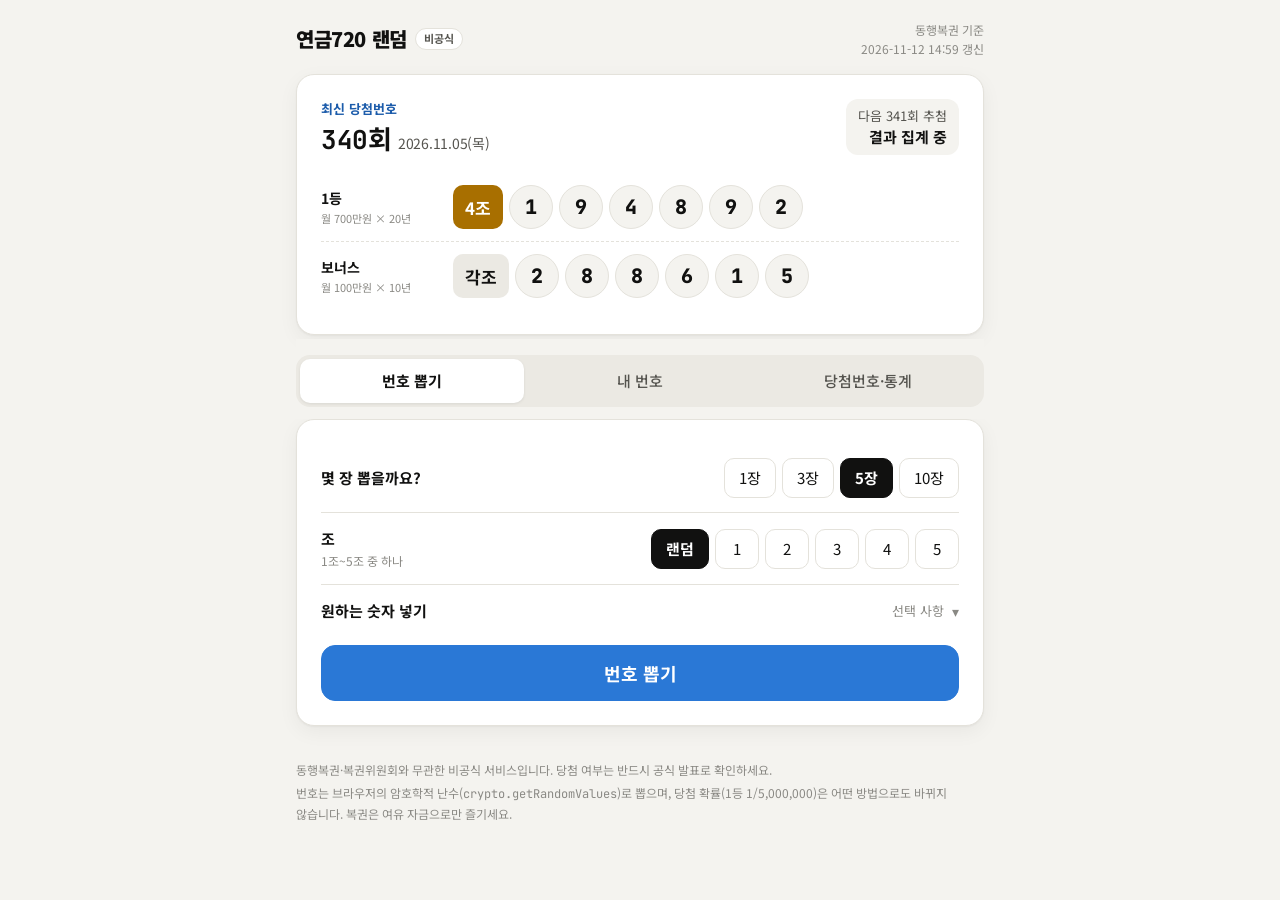
==== index_pension_only_backup.html @ 6dc37187 "첫 업로드" ====
<!doctype html>
<html lang="ko">
<head>
<meta charset="utf-8">
<meta name="viewport" content="width=device-width, initial-scale=1">
<title>연금720 랜덤 번호</title>
<meta name="description" content="연금복권720+ 비공식 랜덤 번호 생성기. 최신 당첨번호, 내 번호 당첨 확인, 역대 당첨번호 통계.">
<link rel="preconnect" href="https://fonts.googleapis.com">
<link rel="preconnect" href="https://fonts.gstatic.com" crossorigin>
<link href="https://fonts.googleapis.com/css2?family=Noto+Sans+KR:wght@400;500;700;900&family=JetBrains+Mono:wght@600;800&display=swap" rel="stylesheet">
<style>
:root{
  color-scheme: light;
  --bg:#f4f3ef; --surface:#ffffff; --surface-2:#f4f3ef; --surface-3:#ebe9e3; --line:#e4e2db;
  --text:#111110; --text-2:#55544f; --muted:#8a8984;
  --accent:#2a78d6; --accent-hover:#256abf; --accent-ink:#ffffff; --accent-soft:#e6f0fc; --accent-text:#1c5cab;
  --bar:#2a78d6; --bar-hover:#1c5cab; --expected:#111110;
  --win:#0c7a0c; --win-soft:#e3f4e3;
  --g1:#2a78d6; --g2:#d9541f; --g3:#138a60; --g4:#a86f00; --g5:#6250d6;
  --shadow:0 1px 2px rgba(0,0,0,.04),0 6px 20px rgba(0,0,0,.05);
  --radius:18px;
}
@media (prefers-color-scheme: dark){
  :root:not([data-theme="light"]){
    color-scheme: dark;
    --bg:#111110; --surface:#1a1a19; --surface-2:#222220; --surface-3:#2b2b28; --line:#31312e;
    --text:#f0efec; --text-2:#c3c2b7; --muted:#8f8e86;
    --accent:#3987e5; --accent-hover:#5598e7; --accent-ink:#ffffff; --accent-soft:#16304f; --accent-text:#86b6ef;
    --bar:#3987e5; --bar-hover:#86b6ef; --expected:#f0efec;
    --win:#4cc24c; --win-soft:#173317;
    --g1:#3987e5; --g2:#d95926; --g3:#199e70; --g4:#c98500; --g5:#7d70e0;
    --shadow:none;
  }
}
:root[data-theme="dark"]{
  color-scheme: dark;
  --bg:#111110; --surface:#1a1a19; --surface-2:#222220; --surface-3:#2b2b28; --line:#31312e;
  --text:#f0efec; --text-2:#c3c2b7; --muted:#8f8e86;
  --accent:#3987e5; --accent-hover:#5598e7; --accent-ink:#ffffff; --accent-soft:#16304f; --accent-text:#86b6ef;
  --bar:#3987e5; --bar-hover:#86b6ef; --expected:#f0efec;
  --win:#4cc24c; --win-soft:#173317;
  --g1:#3987e5; --g2:#d95926; --g3:#199e70; --g4:#c98500; --g5:#7d70e0;
  --shadow:none;
}
*{box-sizing:border-box}
html{-webkit-text-size-adjust:100%}
body{margin:0;background:var(--bg);color:var(--text);font-family:"Noto Sans KR",system-ui,-apple-system,"Malgun Gothic",sans-serif;line-height:1.6;font-size:16px;word-break:keep-all}
.mono{font-family:"JetBrains Mono",ui-monospace,Consolas,monospace;font-variant-numeric:tabular-nums}
.wrap{max-width:720px;margin:0 auto;padding:0 16px}
button{font:inherit;color:inherit}
:focus-visible{outline:2px solid var(--accent);outline-offset:2px}
[hidden]{display:none!important}

/* 상단바 */
.topbar{display:flex;align-items:center;justify-content:space-between;gap:12px;padding:20px 0 16px}
.brand{display:flex;align-items:center;gap:8px;font-weight:900;font-size:20px;letter-spacing:-.02em}
.badge{font-size:11px;font-weight:700;color:var(--text-2);border:1px solid var(--line);background:var(--surface);border-radius:999px;padding:1px 8px;letter-spacing:0}
.updated{font-size:12px;color:var(--muted);text-align:right}

/* 카드 */
.card{background:var(--surface);border:1px solid var(--line);border-radius:var(--radius);padding:24px;box-shadow:var(--shadow)}
.card + .card{margin-top:16px}
@media (max-width:520px){.card{padding:18px}}
h2{font-size:20px;margin:0;letter-spacing:-.01em;line-height:1.35}
h3{font-size:17px;margin:0;line-height:1.4}
.sub{color:var(--text-2);font-size:14px;margin:4px 0 0}
.section-gap{margin-top:20px}

/* 최신 당첨번호 */
.latest-top{display:flex;justify-content:space-between;align-items:flex-start;gap:8px;flex-wrap:wrap;margin-bottom:16px}
.latest-top .eyebrow{font-size:13px;font-weight:700;color:var(--accent-text)}
.latest-top h2{font-size:26px}
.latest-top h2 .date{font-size:14px;font-weight:400;color:var(--text-2);margin-left:6px}
.next{background:var(--surface-2);border-radius:12px;padding:8px 12px;font-size:13px;color:var(--text-2);text-align:right;line-height:1.4}
.next b{display:block;color:var(--text);font-size:15px}
.prize-row{display:grid;grid-template-columns:120px 1fr;align-items:center;gap:12px;padding:12px 0}
.prize-row + .prize-row{border-top:1px dashed var(--line)}
.prize-row .lbl{font-size:14px;font-weight:700}
.prize-row .lbl small{display:block;font-size:11px;font-weight:400;color:var(--muted)}
.numline{display:flex;align-items:center;gap:6px;flex-wrap:nowrap}
.gchip{display:inline-flex;align-items:center;justify-content:center;color:#fff;border-radius:10px;font-weight:700;white-space:nowrap;flex-shrink:0}
.gchip.lg{height:44px;padding:0 12px;font-size:17px}
.gchip.sm{height:24px;padding:0 8px;font-size:13px;border-radius:6px}
.gchip.any{background:var(--surface-3);color:var(--text)}
.ball{width:44px;height:44px;border-radius:50%;display:grid;place-items:center;font-weight:800;font-size:20px;background:var(--surface-2);border:1px solid var(--line);flex-shrink:0}
@media (max-width:520px){
  .prize-row{grid-template-columns:1fr;gap:6px}
  .prize-row .lbl small{display:inline;margin-left:6px}
  .ball{width:38px;height:38px;font-size:18px}
  .gchip.lg{height:38px;font-size:15px;padding:0 10px}
  .numline{gap:4px}
}
@media (max-width:360px){.ball{width:34px;height:34px;font-size:16px}}

/* 탭: 세그먼트 */
.tabs{position:sticky;top:0;z-index:5;background:var(--bg);padding:16px 0 12px;margin-top:4px}
.tabs-inner{display:grid;grid-template-columns:repeat(3,1fr);gap:4px;background:var(--surface-3);border-radius:14px;padding:4px}
.tabs button{appearance:none;border:0;background:transparent;border-radius:10px;padding:10px 6px;font-weight:500;color:var(--text-2);cursor:pointer;font-size:15px;min-height:44px}
.tabs button[aria-selected="true"]{background:var(--surface);color:var(--text);font-weight:700;box-shadow:0 1px 3px rgba(0,0,0,.08)}
.tabs .count{display:inline-block;min-width:20px;font-size:12px;background:var(--accent);color:#fff;border-radius:999px;padding:0 6px;margin-left:4px;line-height:18px}

/* 옵션 */
.opt{display:flex;align-items:center;justify-content:space-between;gap:12px;padding:14px 0;flex-wrap:wrap}
.opt + .opt{border-top:1px solid var(--line)}
.opt .name{font-weight:700;font-size:15px}
.opt .name small{display:block;font-weight:400;font-size:12px;color:var(--muted)}
.seg{display:flex;flex-wrap:wrap;gap:6px}
.seg button{appearance:none;border:1px solid var(--line);background:var(--surface);border-radius:10px;padding:0 14px;cursor:pointer;min-height:40px;min-width:44px;font-size:15px}
.seg button[aria-pressed="true"]{background:var(--text);color:var(--surface);border-color:var(--text);font-weight:700}
details.adv{border-top:1px solid var(--line)}
details.adv summary{list-style:none;cursor:pointer;padding:14px 0;display:flex;align-items:center;gap:8px;font-weight:700;font-size:15px}
details.adv summary .state{margin-left:auto}
details.adv summary::-webkit-details-marker{display:none}
details.adv summary .state{font-weight:400;font-size:13px;color:var(--muted)}
details.adv summary::after{content:"▾";color:var(--muted);font-size:14px;line-height:1;transition:transform .15s}
details.adv[open] summary::after{transform:rotate(180deg)}
.adv-body{padding:0 0 16px}
.fixrow{display:flex;gap:6px;align-items:flex-end}
.fixcell{display:flex;flex-direction:column;align-items:center;gap:4px}
.fixcell span{font-size:11px;color:var(--muted)}
.fixrow input{width:44px;height:48px;text-align:center;font-family:"JetBrains Mono",monospace;font-weight:800;font-size:20px;border:1px solid var(--line);border-radius:10px;background:var(--surface-2);color:var(--text)}
.fixrow input:not(:placeholder-shown){border-color:var(--accent);background:var(--accent-soft)}
.fixrow input::placeholder{color:var(--muted);font-weight:600;font-size:14px}
.linkbtn{appearance:none;border:0;background:none;color:var(--accent-text);cursor:pointer;font-size:13px;padding:6px 0;margin-top:8px}
@media (max-width:360px){.fixrow input{width:38px}}
@media (max-width:520px){.opt .seg button{min-width:40px;padding:0 10px;font-size:14px}.opt .seg{gap:5px}}

.btn{appearance:none;border:1px solid var(--line);background:var(--surface);border-radius:12px;padding:0 16px;cursor:pointer;min-height:44px;font-weight:700;font-size:15px}
.btn:hover{background:var(--surface-2)}
.btn.primary{display:block;width:100%;background:var(--accent);border-color:var(--accent);color:var(--accent-ink);font-size:18px;min-height:56px;border-radius:14px;margin-top:8px}
.btn.primary:hover{background:var(--accent-hover)}
.btn.primary:disabled{opacity:.7;cursor:wait}
.btn.ghost{border-color:transparent;background:transparent;color:var(--text-2);font-weight:500;font-size:14px;min-height:36px;padding:0 10px}
.btn.ghost:hover{background:var(--surface-2);color:var(--text)}
.btn:disabled{cursor:default}

/* 결과 */
.results-head{display:flex;justify-content:space-between;align-items:center;gap:8px;flex-wrap:wrap;margin-bottom:12px}
.results-actions{display:flex;gap:6px}
.tickets{display:grid;gap:10px}
.ticket{display:flex;align-items:center;gap:10px;padding:12px;border:1px solid var(--line);border-radius:14px;background:var(--surface-2)}
.ticket .idx{font-size:12px;color:var(--muted);width:16px;text-align:center;flex-shrink:0}
.ticket .numline{flex:1;min-width:0}
.reel{width:42px;height:52px;border-radius:10px;background:var(--surface);border:1px solid var(--line);display:grid;place-items:center;font-family:"JetBrains Mono",monospace;font-weight:800;font-size:26px;flex-shrink:0}
.reel.spinning{color:var(--muted)}
.reel.landed{animation:land .22s ease-out}
.reel.fixed{border-color:var(--accent)}
@keyframes land{0%{transform:translateY(-5px)}100%{transform:none}}
.ticket .gchip{height:52px;padding:0 10px;font-size:16px}
.ticket .act{display:flex;gap:2px;flex-shrink:0}
.ticket .meta{font-size:13px;color:var(--text-2)}
.result-badge{display:inline-block;font-size:12px;font-weight:700;border-radius:999px;padding:2px 10px;white-space:nowrap}
.result-badge.win{background:var(--win-soft);color:var(--win)}
.result-badge.lose{background:var(--surface-3);color:var(--text-2)}
@media (max-width:560px){
  .ticket{flex-wrap:wrap;gap:8px 6px}
  .ticket .idx{display:none}
  .ticket .numline{flex-basis:100%}
  .reel{width:auto;flex:1;max-width:46px;height:46px;font-size:22px}
  .ticket .gchip{height:46px;font-size:14px;padding:0 8px}
  .ticket .act{margin-left:auto}
}
.empty{text-align:center;padding:28px 12px;color:var(--text-2)}
.empty p{margin:0 0 12px}
.summary{display:flex;gap:10px;flex-wrap:wrap;margin-bottom:14px}
.summary .pill{background:var(--surface-2);border-radius:12px;padding:10px 14px;font-size:13px;color:var(--text-2);flex:1;min-width:120px}
.summary .pill b{display:block;font-size:20px;color:var(--text)}

.toast{position:fixed;left:50%;bottom:24px;transform:translateX(-50%) translateY(20px);background:var(--text);color:var(--surface);padding:10px 18px;border-radius:999px;font-size:14px;opacity:0;pointer-events:none;transition:.2s;z-index:10}
.toast.show{opacity:1;transform:translateX(-50%)}

/* 당첨번호 표 */
.draws{width:100%;border-collapse:collapse;font-size:15px}
.draws th{font-size:12px;font-weight:500;color:var(--muted);text-align:left;padding:0 6px 8px;border-bottom:1px solid var(--line)}
.draws td{padding:12px 6px;border-bottom:1px solid var(--line);vertical-align:middle}
.draws tr:last-child td{border-bottom:0}
.draws .rnd{font-weight:700;white-space:nowrap}
.draws .rnd small{display:block;font-weight:400;font-size:12px;color:var(--muted)}
.draws .digits{font-family:"JetBrains Mono",monospace;font-weight:800;letter-spacing:.14em;font-size:17px}
.draws .bonus{color:var(--text-2);font-weight:600;font-size:15px}
.draws .cell1{display:flex;align-items:center;gap:8px}
.morebar{display:flex;justify-content:center;margin-top:12px}
.search{display:flex;gap:6px;align-items:center}
.search input{width:96px;height:36px;border:1px solid var(--line);border-radius:10px;padding:0 10px;background:var(--surface-2);color:var(--text);font:inherit;font-size:14px}

/* 통계 */
.verdict{display:flex;gap:12px;align-items:center;padding:16px;border-radius:14px;background:var(--win-soft);margin:16px 0}
.verdict .ic{width:36px;height:36px;border-radius:50%;background:var(--win);color:#fff;display:grid;place-items:center;font-weight:900;flex-shrink:0}
.verdict b{display:block;font-size:16px}
.verdict span{font-size:14px;color:var(--text-2)}
.facts{display:grid;grid-template-columns:repeat(3,1fr);gap:10px}
.fact{background:var(--surface-2);border-radius:14px;padding:14px}
.fact .k{font-size:13px;color:var(--text-2)}
.fact .v{font-size:22px;font-weight:800;line-height:1.3}
.fact .e{font-size:12px;color:var(--muted)}
@media (max-width:520px){.facts{gap:6px}.fact{padding:10px}.fact .k{font-size:12px;line-height:1.4}.fact .v{font-size:19px}.fact .e{font-size:11px;line-height:1.4}}
.chart-head{display:flex;justify-content:space-between;gap:12px;align-items:flex-start;flex-wrap:wrap;margin-bottom:12px}
.chart-head .seg button{min-height:34px;min-width:36px;padding:0 10px;font-size:14px}
.legend{display:flex;gap:16px;font-size:12px;color:var(--text-2);align-items:center;flex-wrap:wrap;margin-bottom:4px}
.legend i{display:inline-block;vertical-align:middle;margin-right:6px}
.legend .sw-bar{width:10px;height:10px;border-radius:2px;background:var(--bar)}
.legend .sw-exp{width:18px;border-top:2px dashed var(--expected)}
.chart{position:relative;width:100%}
.chart svg{display:block;width:100%;height:auto;overflow:visible}
.chart .grid line{stroke:var(--line)}
.chart .axis text{fill:var(--muted);font-size:11px;font-family:"JetBrains Mono",monospace}
.chart .axis .xl{fill:var(--text-2);font-size:12px}
.chart .bar{fill:var(--bar)}
.chart .bar.on{fill:var(--bar-hover)}
.chart .exp{fill:none;stroke:var(--expected);stroke-width:2;stroke-dasharray:4 4}
.chart .hit{fill:transparent;cursor:crosshair}
.tip{position:absolute;pointer-events:none;background:var(--text);color:var(--surface);font-size:12px;padding:6px 10px;border-radius:8px;white-space:nowrap;transform:translate(-50%,calc(-100% - 10px));opacity:0;transition:opacity .1s;z-index:2}
.tip.show{opacity:1}
.tip .t{opacity:.75}
.chart-note{font-size:13px;color:var(--text-2);margin:8px 0 0}
details.tbl{margin-top:8px;font-size:13px}
details.tbl summary{cursor:pointer;color:var(--muted)}
details.tbl table{border-collapse:collapse;margin-top:8px;width:100%;font-variant-numeric:tabular-nums}
details.tbl th,details.tbl td{border-bottom:1px solid var(--line);padding:4px 8px;text-align:right}
details.tbl th:first-child,details.tbl td:first-child{text-align:left}

footer{padding:32px 0 48px;color:var(--muted);font-size:12px;line-height:1.7}
footer p{margin:2px 0}
@media (prefers-reduced-motion: reduce){.reel.landed{animation:none}.toast{transition:none}}
</style>
</head>
<body>
<div class="wrap">
  <header class="topbar">
    <div class="brand">연금720 랜덤 <span class="badge">비공식</span></div>
    <div class="updated" id="updated"></div>
  </header>

  <!-- 최신 당첨번호 -->
  <section class="card" id="latest" aria-label="최신 당첨번호"></section>

  <!-- 탭 -->
  <nav class="tabs" aria-label="메뉴">
    <div class="tabs-inner" role="tablist">
      <button role="tab" id="tab-gen" aria-controls="panel-gen" aria-selected="true">번호 뽑기</button>
      <button role="tab" id="tab-saved" aria-controls="panel-saved" aria-selected="false">내 번호<span class="count" id="savedCount" hidden></span></button>
      <button role="tab" id="tab-draws" aria-controls="panel-draws" aria-selected="false">당첨번호·통계</button>
    </div>
  </nav>

  <!-- 번호 뽑기 -->
  <section id="panel-gen" role="tabpanel" aria-labelledby="tab-gen">
    <div class="card">
      <div class="opt">
        <div class="name">몇 장 뽑을까요?</div>
        <div class="seg" id="countSeg">
          <button aria-pressed="false" data-v="1">1장</button>
          <button aria-pressed="false" data-v="3">3장</button>
          <button aria-pressed="true" data-v="5">5장</button>
          <button aria-pressed="false" data-v="10">10장</button>
        </div>
      </div>
      <div class="opt">
        <div class="name">조<small>1조~5조 중 하나</small></div>
        <div class="seg" id="groupSeg">
          <button aria-pressed="true" data-v="0">랜덤</button>
          <button aria-pressed="false" data-v="1">1</button>
          <button aria-pressed="false" data-v="2">2</button>
          <button aria-pressed="false" data-v="3">3</button>
          <button aria-pressed="false" data-v="4">4</button>
          <button aria-pressed="false" data-v="5">5</button>
        </div>
      </div>
      <details class="adv" id="adv">
        <summary>원하는 숫자 넣기 <span class="state" id="fixState">선택 사항</span></summary>
        <div class="adv-body">
          <div class="fixrow" id="fixRow"></div>
          <p class="sub">숫자를 넣은 자리는 고정되고, 빈 자리만 랜덤으로 뽑습니다.</p>
          <button class="linkbtn" id="fixClear" type="button">모두 지우기</button>
        </div>
      </details>
      <button class="btn primary" id="genBtn">번호 뽑기</button>
    </div>

    <div class="card section-gap" id="resultCard" hidden>
      <div class="results-head">
        <h3>뽑은 번호</h3>
        <div class="results-actions">
          <button class="btn ghost" id="copyAllBtn">전체 복사</button>
          <button class="btn ghost" id="saveAllBtn">전체 저장</button>
        </div>
      </div>
      <div class="tickets" id="tickets" aria-live="polite"></div>
    </div>
  </section>

  <!-- 내 번호 -->
  <section id="panel-saved" role="tabpanel" aria-labelledby="tab-saved" hidden>
    <div class="card">
      <div class="results-head">
        <div><h3>내 번호</h3><p class="sub" style="margin:0" id="savedSub"></p></div>
        <button class="btn ghost" id="clearSaved">전체 삭제</button>
      </div>
      <div class="summary" id="savedSummary"></div>
      <div class="tickets" id="savedList"></div>
    </div>
  </section>

  <!-- 당첨번호·통계 -->
  <section id="panel-draws" role="tabpanel" aria-labelledby="tab-draws" hidden>
    <div class="card">
      <div class="results-head">
        <h3>회차별 당첨번호</h3>
        <form class="search" id="searchForm">
          <input id="searchInput" class="mono" inputmode="numeric" placeholder="회차" aria-label="회차 검색">
          <button class="btn ghost" type="submit">찾기</button>
        </form>
      </div>
      <table class="draws" id="drawTable"></table>
      <div class="morebar"><button class="btn" id="moreBtn">더 보기</button></div>
    </div>

    <div class="card section-gap">
      <h2>당첨번호에 규칙이 있을까?</h2>
      <p class="sub" id="statsRange"></p>
      <div class="verdict" id="verdict"></div>
      <div class="facts" id="facts"></div>
    </div>

    <div class="card">
      <div class="chart-head">
        <div><h3>자리별로 나온 숫자</h3><p class="sub">자리를 골라 0~9가 몇 번씩 나왔는지 보세요</p></div>
        <div class="seg" id="posSeg"></div>
      </div>
      <div class="legend"><span><i class="sw-bar"></i>실제 나온 횟수</span><span><i class="sw-exp"></i>완전 무작위일 때 평균</span></div>
      <div class="chart" id="chartDigit"></div>
      <p class="chart-note">막대가 점선 근처에서 오르내리면 무작위와 같다는 뜻입니다.</p>
      <details class="tbl"><summary>숫자로 보기</summary><div id="tblDigit"></div></details>
    </div>

    <div class="card">
      <h3>6자리 숫자를 더한 값</h3>
      <p class="sub" style="margin-bottom:12px">예: 194892 → 1+9+4+8+9+2 = 33. 가운데가 많은 건 그런 조합이 원래 많아서입니다.</p>
      <div class="legend"><span><i class="sw-bar"></i>실제 나온 횟수</span><span><i class="sw-exp"></i>완전 무작위일 때 평균</span></div>
      <div class="chart" id="chartSum"></div>
      <details class="tbl"><summary>숫자로 보기</summary><div id="tblSum"></div></details>
    </div>

    <div class="card">
      <h3>홀수가 몇 개 들어 있었나</h3>
      <p class="sub" style="margin-bottom:12px">6자리 중 홀수(1·3·5·7·9)의 개수</p>
      <div class="legend"><span><i class="sw-bar"></i>실제 나온 횟수</span><span><i class="sw-exp"></i>완전 무작위일 때 평균</span></div>
      <div class="chart" id="chartOdd"></div>
      <details class="tbl"><summary>숫자로 보기</summary><div id="tblOdd"></div></details>
    </div>

    <div class="card">
      <h3>조별 1등 횟수</h3>
      <p class="sub" style="margin-bottom:12px">1조~5조가 뽑힌 횟수</p>
      <div class="legend"><span><i class="sw-bar"></i>실제 나온 횟수</span><span><i class="sw-exp"></i>완전 무작위일 때 평균</span></div>
      <div class="chart" id="chartGroup"></div>
      <details class="tbl"><summary>숫자로 보기</summary><div id="tblGroup"></div></details>
    </div>
  </section>

  <footer>
    <p>동행복권·복권위원회와 무관한 비공식 서비스입니다. 당첨 여부는 반드시 공식 발표로 확인하세요.</p>
    <p>번호는 브라우저의 암호학적 난수(<span class="mono">crypto.getRandomValues</span>)로 뽑으며, 당첨 확률(1등 1/5,000,000)은 어떤 방법으로도 바뀌지 않습니다. 복권은 여유 자금으로만 즐기세요.</p>
  </footer>
</div>
<div class="toast" id="toast" role="status"></div>
<script src="data.js"></script>
<script>
(() => {
"use strict";
const DRAWS = (window.DRAWS || []).slice().sort((a,b)=>a[0]-b[0]); // [회차, 조, 1등, 추첨일, 보너스]
const META = window.DRAWS_META || {};
const N = DRAWS.length;
const LATEST = DRAWS[N-1];
const $ = s => document.querySelector(s);
const esc = s => String(s).replace(/[&<>"]/g, c => ({"&":"&amp;","<":"&lt;",">":"&gt;",'"':"&quot;"}[c]));
const gColor = g => `var(--g${g})`;
const fmtDate = d => { if (!d) return ""; const [y,m,dd] = d.split("-"); const w = "일월화수목금토"[new Date(d+"T12:00:00+09:00").getDay()]; return `${y}.${m}.${dd}(${w})`; };

/* 난수: crypto + rejection sampling */
const buf = new Uint8Array(64); let bi = 64;
function rbyte(){ if (bi >= buf.length){ crypto.getRandomValues(buf); bi = 0; } return buf[bi++]; }
function randInt(n){ const lim = 256 - (256 % n); let b; do { b = rbyte(); } while (b >= lim); return b % n; }

/* 저장소 */
const KEY = "pension720.saved.v1";
function loadSaved(){ try { const v = JSON.parse(localStorage.getItem(KEY) || "[]"); return Array.isArray(v) ? v : []; } catch { return []; } }
function storeSaved(list){ try { localStorage.setItem(KEY, JSON.stringify(list)); } catch {} }
let saved = loadSaved();

let toastT;
function toast(msg){ const t=$("#toast"); t.textContent=msg; t.classList.add("show"); clearTimeout(toastT); toastT=setTimeout(()=>t.classList.remove("show"),1600); }
async function copy(text){ try { await navigator.clipboard.writeText(text); toast("복사했습니다"); } catch { toast("복사하지 못했습니다"); } }
const fmtTicket = t => `${t.g}조 ${t.n}`;

/* 등수: 1등 조+6자리, 2등 6자리(조 다름), 3~7등 끝 5~1자리, 보너스 6자리(조 무관) */
function rank(t, draw){
  const [, g, n, , bonus] = draw;
  if (t.n === n) return t.g === g ? "1등" : "2등";
  if (bonus && t.n === bonus) return "보너스";
  for (let k = 5; k >= 1; k--) if (t.n.slice(6-k) === n.slice(6-k)) return (8 - k) + "등";
  return "";
}

/* ---------- 최신 당첨번호 ---------- */
function renderLatest(){
  const box = $("#latest");
  if (!LATEST){ box.innerHTML = `<p class="sub">당첨번호 데이터를 불러오지 못했습니다.</p>`; return; }
  const [r, g, n, date, bonus] = LATEST;
  const balls = s => s.split("").map(d => `<span class="ball mono">${d}</span>`).join("");
  let next = "";
  if (date){
    const nx = new Date(date + "T19:05:00+09:00"); nx.setDate(nx.getDate() + 7);
    const kst = d => new Date(d.getTime() + 9*3600e3).toISOString().slice(0,10);
    const days = Math.round((new Date(kst(nx)) - new Date(kst(new Date()))) / 864e5);
    const when = Date.now() >= nx.getTime() ? "결과 집계 중" : days === 0 ? "오늘 19:05" : days === 1 ? "내일 19:05" : `D-${days}`;
    next = `<div class="next">다음 ${r+1}회 추첨<b>${when}</b></div>`;
  }
  box.innerHTML = `
    <div class="latest-top">
      <div><div class="eyebrow">최신 당첨번호</div><h2><span class="mono">${r}</span>회<span class="date">${fmtDate(date)}</span></h2></div>
      ${next}
    </div>
    <div class="prize-row"><div class="lbl">1등<small>월 700만원 × 20년</small></div>
      <div class="numline" aria-label="1등 ${g}조 ${n}"><span class="gchip lg" style="background:${gColor(g)}">${g}조</span>${balls(n)}</div></div>
    ${bonus ? `<div class="prize-row"><div class="lbl">보너스<small>월 100만원 × 10년</small></div>
      <div class="numline" aria-label="보너스 각 조 ${bonus}"><span class="gchip lg any">각조</span>${balls(bonus)}</div></div>` : ""}`;
}

/* ---------- 탭 ---------- */
const tabs = [...document.querySelectorAll('.tabs button')];
let statsDrawn = false;
function selectTab(btn, scroll){
  tabs.forEach(b => { const on = b === btn; b.setAttribute("aria-selected", on); $("#"+b.getAttribute("aria-controls")).hidden = !on; });
  if (btn.id === "tab-draws" && !statsDrawn){ drawStats(); statsDrawn = true; }
  if (btn.id === "tab-saved") renderSaved();
  try { sessionStorage.setItem("pension720.tab", btn.id); } catch {}
  if (scroll){ const top = $(".tabs").offsetTop; if (window.scrollY > top) window.scrollTo({ top, behavior: "smooth" }); }
}
tabs.forEach(b => b.addEventListener("click", () => selectTab(b, true)));

/* ---------- 번호 뽑기 ---------- */
function segValue(id){ return +document.querySelector(`#${id} [aria-pressed="true"]`).dataset.v; }
function bindSeg(id, onChange){
  const el = $("#"+id);
  el.addEventListener("click", e => { const b = e.target.closest("button"); if(!b) return;
    el.querySelectorAll("button").forEach(x => x.setAttribute("aria-pressed", x === b)); onChange && onChange(+b.dataset.v); });
}
bindSeg("countSeg"); bindSeg("groupSeg");

const fixRow = $("#fixRow");
for (let i=0;i<6;i++){
  const cell = document.createElement("label"); cell.className = "fixcell";
  cell.innerHTML = `<input id="fix${i}" inputmode="numeric" maxlength="1" autocomplete="off" placeholder="?" aria-label="${i+1}번째 자리 숫자"><span>${i+1}번째</span>`;
  fixRow.appendChild(cell);
  const inp = cell.querySelector("input");
  inp.addEventListener("input", () => { inp.value = inp.value.replace(/\D/g,"").slice(0,1); if (inp.value && i<5) $("#fix"+(i+1)).focus(); updateFixState(); });
  inp.addEventListener("keydown", e => { if (e.key==="Backspace" && !inp.value && i>0) $("#fix"+(i-1)).focus(); });
}
function fixedPattern(){ return [...Array(6).keys()].map(i => $("#fix"+i).value); }
function updateFixState(){
  const p = fixedPattern(), any = p.some(v => v !== "");
  $("#fixState").textContent = any ? p.map(v => v || "?").join("") : "선택 사항";
  $("#fixState").classList.toggle("mono", any);
}
$("#fixClear").onclick = () => { for (let i=0;i<6;i++) $("#fix"+i).value = ""; updateFixState(); };

function makeTicket(){
  const g = segValue("groupSeg") || randInt(5) + 1;
  const p = fixedPattern();
  return { g, n: p.map(v => v !== "" ? v : String(randInt(10))).join(""), fixed: p.map(v => v !== "") };
}

function ticketEl(t, idx, { animate=false, mode="new" } = {}){
  const row = document.createElement("div");
  row.className = "ticket";
  const reels = t.n.split("").map((d,i) => `<span class="reel${t.fixed && t.fixed[i] ? " fixed" : ""}" data-i="${i}">${animate && !(t.fixed && t.fixed[i]) ? "0" : d}</span>`).join("");
  let meta = "";
  if (mode === "saved" && LATEST){
    const r = rank(t, LATEST);
    meta = `<span class="result-badge ${r ? "win" : "lose"}">${LATEST[0]}회 ${r ? r + " 당첨" : "미당첨"}</span>`;
  }
  row.innerHTML = `<span class="idx mono">${idx+1}</span>
    <div class="numline" aria-label="${esc(fmtTicket(t))}"><span class="gchip" style="background:${gColor(t.g)}">${t.g}조</span>${reels}</div>
    ${meta}
    <div class="act">
      <button class="btn ghost" data-act="copy">복사</button>
      ${mode==="saved" ? `<button class="btn ghost" data-act="del">삭제</button>` : `<button class="btn ghost" data-act="save">저장</button>`}
    </div>`;
  row.querySelector('[data-act="copy"]').onclick = () => copy(fmtTicket(t));
  const sb = row.querySelector('[data-act="save"]');
  if (sb) sb.onclick = () => { addSaved([t]); markSaved(sb); };
  const db = row.querySelector('[data-act="del"]');
  if (db) db.onclick = () => { saved = saved.filter(s => s.id !== t.id); storeSaved(saved); renderSaved(); updateCount(); };
  return row;
}
const markSaved = b => { b.textContent = "저장됨"; b.disabled = true; };

const reduceMotion = matchMedia("(prefers-reduced-motion: reduce)").matches;
function spin(rowEls, tickets){
  return new Promise(resolve => {
    const reels = rowEls.map(r => [...r.querySelectorAll(".reel")]);
    const finish = () => { reels.forEach((rs,k) => rs.forEach((el,i) => { if (el.classList.contains("spinning")){ el.textContent = tickets[k].n[i]; el.classList.remove("spinning"); } })); resolve(); };
    if (reduceMotion) return (reels.forEach((rs,k) => rs.forEach((el,i) => el.textContent = tickets[k].n[i])), resolve());
    reels.forEach((rs,k) => rs.forEach((el,i) => { if (!(tickets[k].fixed && tickets[k].fixed[i])) el.classList.add("spinning"); }));
    const start = performance.now(), base = 400, step = 130, rowLag = 50; let last = 0;
    function frame(now){
      const t = now - start; let pending = false;
      if (now - last > 50){ last = now;
        reels.forEach((rs,k) => rs.forEach((el,i) => {
          if (!el.classList.contains("spinning")) return;
          if (t >= base + i*step + k*rowLag){ el.textContent = tickets[k].n[i]; el.classList.remove("spinning"); el.classList.add("landed"); }
          else el.textContent = Math.floor(Math.random()*10); // 연출용
        }));
      }
      reels.forEach(rs => rs.forEach(el => { if (el.classList.contains("spinning")) pending = true; }));
      pending ? requestAnimationFrame(frame) : resolve();
    }
    requestAnimationFrame(frame);
    setTimeout(finish, 3000); // 백그라운드 탭에서도 결과는 반드시 표시
  });
}

let current = [];
$("#genBtn").addEventListener("click", async () => {
  const btn = $("#genBtn"); btn.disabled = true; btn.textContent = "뽑는 중…";
  current = Array.from({length: segValue("countSeg")}, makeTicket);
  $("#resultCard").hidden = false;
  const box = $("#tickets"); box.innerHTML = "";
  const rows = current.map((t,i) => { const r = ticketEl(t,i,{animate:true}); box.appendChild(r); return r; });
  const rc = $("#resultCard").getBoundingClientRect();
  if (rc.top > window.innerHeight - 120) $("#resultCard").scrollIntoView({ behavior: reduceMotion ? "auto" : "smooth", block: "start" });
  await spin(rows, current);
  btn.disabled = false; btn.textContent = "다시 뽑기";
  const sa = $("#saveAllBtn"); sa.disabled = false; sa.textContent = "전체 저장";
});
$("#copyAllBtn").onclick = () => copy(current.map(fmtTicket).join("\n"));
$("#saveAllBtn").onclick = () => {
  const btns = [...document.querySelectorAll('#tickets [data-act="save"]')];
  const left = current.filter((t,i) => !btns[i].disabled);
  if (left.length) addSaved(left);
  btns.forEach(markSaved); markSaved($("#saveAllBtn"));
};

function addSaved(list){
  const now = Date.now();
  list.slice().reverse().forEach((t,i) => saved.unshift({ id: `${now}-${i}-${randInt(250)}`, g: t.g, n: t.n, at: now }));
  saved = saved.slice(0, 200); storeSaved(saved); updateCount(); toast(`${list.length}장 저장했습니다`);
}
function updateCount(){ const c = $("#savedCount"); c.textContent = saved.length; c.hidden = !saved.length; }
function renderSaved(){
  const box = $("#savedList"), sum = $("#savedSummary"); box.innerHTML = "";
  $("#clearSaved").hidden = !saved.length;
  if (!saved.length){
    sum.innerHTML = ""; $("#savedSub").textContent = "";
    box.innerHTML = `<div class="empty"><p>아직 저장한 번호가 없습니다.</p><button class="btn" id="goGen">번호 뽑으러 가기</button></div>`;
    $("#goGen").onclick = () => selectTab($("#tab-gen"), true);
    return;
  }
  $("#savedSub").textContent = `${LATEST[0]}회 당첨번호와 자동으로 맞춰 봅니다. 이 브라우저에만 저장됩니다.`;
  const wins = saved.map(t => rank(t, LATEST)).filter(Boolean);
  const best = wins.length ? wins.sort((a,b) => (parseInt(a)||1.5) - (parseInt(b)||1.5))[0] : "-";
  sum.innerHTML = `<div class="pill">저장한 번호<b class="mono">${saved.length}장</b></div>
    <div class="pill">${LATEST[0]}회 당첨<b class="mono">${wins.length}장</b></div>
    <div class="pill">가장 높은 등수<b>${best}</b></div>`;
  saved.forEach((t,i) => box.appendChild(ticketEl(t,i,{mode:"saved"})));
}
$("#clearSaved").onclick = () => { if (saved.length && confirm("저장한 번호를 모두 삭제할까요?")){ saved = []; storeSaved(saved); renderSaved(); updateCount(); } };

/* ---------- 회차별 당첨번호 ---------- */
let shown = 10;
function drawRow(d){
  return `<tr><td class="rnd"><span class="mono">${d[0]}</span>회<small>${fmtDate(d[3])}</small></td>
    <td><div class="cell1"><span class="gchip sm" style="background:${gColor(d[1])}">${d[1]}조</span><span class="digits">${d[2]}</span></div></td>
    <td class="digits bonus">${d[4] || "-"}</td></tr>`;
}
function renderDraws(list){
  $("#drawTable").innerHTML = `<thead><tr><th>회차</th><th>1등</th><th>보너스</th></tr></thead><tbody>${list.map(drawRow).join("")}</tbody>`;
}
function showRecent(){ renderDraws(DRAWS.slice(-shown).reverse()); $("#moreBtn").hidden = shown >= N; }
$("#moreBtn").onclick = () => { shown += 20; showRecent(); };
$("#searchForm").onsubmit = e => {
  e.preventDefault();
  const v = parseInt($("#searchInput").value, 10);
  if (!v){ shown = 10; showRecent(); return; }
  const d = DRAWS.find(x => x[0] === v);
  if (!d){ toast(`${v}회는 없습니다 (1~${LATEST[0]}회)`); return; }
  renderDraws([d]); $("#moreBtn").hidden = false; $("#moreBtn").textContent = "최근 회차 보기";
  $("#moreBtn").onclick = () => { $("#moreBtn").textContent = "더 보기"; $("#moreBtn").onclick = () => { shown += 20; showRecent(); }; shown = 10; showRecent(); $("#searchInput").value = ""; };
};

/* ---------- 차트 ---------- */
function barChart(el, { labels, values, expected, xTitle="" }){
  const draw = () => {
    const W = Math.max(280, el.clientWidth), H = W < 520 ? 190 : 220;
    const m = { t: 12, r: 6, b: 28, l: 30 };
    const iw = W - m.l - m.r, ih = H - m.t - m.b;
    const maxV = Math.max(...values, ...expected);
    const nice = maxV <= 10 ? 2 : maxV <= 50 ? 10 : maxV <= 100 ? 20 : 50;
    const top = Math.ceil(maxV * 1.08 / nice) * nice;
    const y = v => m.t + ih - v / top * ih;
    const band = iw / labels.length, bw = Math.min(24, band * 0.62);
    const cx = i => m.l + band * i + band / 2;
    let s = `<svg viewBox="0 0 ${W} ${H}" role="img" aria-label="${esc(xTitle)} 막대 차트"><g class="grid axis">`;
    for (let v = 0; v <= top; v += nice) s += `<line x1="${m.l}" x2="${W-m.r}" y1="${y(v)}" y2="${y(v)}" stroke-width="${v===0?1:0.6}"/><text x="${m.l-6}" y="${y(v)+4}" text-anchor="end">${v}</text>`;
    s += `</g><g class="axis">`;
    const every = labels.length > 8 && W < 420 ? 2 : 1;
    labels.forEach((l,i) => { if (i % every === 0) s += `<text class="xl" x="${cx(i)}" y="${H-8}" text-anchor="middle">${esc(l)}</text>`; });
    s += `</g><g>`;
    values.forEach((v,i) => {
      const x = cx(i) - bw/2, yy = y(v), h = m.t + ih - yy, r = Math.min(4, bw/2, h);
      const path = h <= 0 ? "" : `M${x},${m.t+ih} V${yy+r} Q${x},${yy} ${x+r},${yy} H${x+bw-r} Q${x+bw},${yy} ${x+bw},${yy+r} V${m.t+ih} Z`;
      s += `<path class="bar" data-i="${i}" d="${path}"/>`;
    });
    let d = ""; expected.forEach((e,i) => { d += `M${m.l + band*i + band*0.1},${y(e)} H${m.l + band*(i+1) - band*0.1} `; });
    s += `</g><path class="exp" d="${d}"/>`;
    values.forEach((v,i) => { s += `<rect class="hit" data-i="${i}" x="${m.l+band*i}" y="${m.t}" width="${band}" height="${ih}"/>`; });
    s += `</svg><div class="tip"></div>`;
    el.innerHTML = s;
    const tip = el.querySelector(".tip"), bars = el.querySelectorAll(".bar");
    const hide = () => { tip.classList.remove("show"); bars.forEach(b=>b.classList.remove("on")); };
    el.querySelectorAll(".hit").forEach(h => {
      const i = +h.dataset.i;
      const show = () => {
        bars.forEach(b => b.classList.toggle("on", +b.dataset.i === i));
        const diff = values[i] - expected[i];
        tip.innerHTML = `<b>${esc(labels[i])}</b> · ${values[i]}회 <span class="t">(평균 ${expected[i].toFixed(1)}, ${diff>=0?"+":""}${diff.toFixed(1)})</span>`;
        const sx = el.clientWidth / W;
        tip.style.left = Math.max(100, Math.min(el.clientWidth - 100, cx(i) * sx)) + "px";
        tip.style.top = (y(Math.max(values[i], expected[i])) * sx) + "px";
        tip.classList.add("show");
      };
      h.addEventListener("mouseenter", show); h.addEventListener("touchstart", show, {passive:true}); h.addEventListener("mouseleave", hide);
    });
  };
  draw();
  if (!el._ro){ let rt; el._ro = new ResizeObserver(() => { clearTimeout(rt); rt = setTimeout(() => el._draw && el._draw(), 80); }); el._ro.observe(el); }
  el._draw = draw;
}
function table(el, head, labels, values, expected){
  el.innerHTML = `<table><thead><tr><th>${head}</th><th>실제</th><th>무작위 평균</th><th>차이</th></tr></thead><tbody>` +
    labels.map((l,i) => `<tr><td>${esc(l)}</td><td>${values[i]}</td><td>${expected[i].toFixed(1)}</td><td>${values[i]-expected[i]>=0?"+":""}${(values[i]-expected[i]).toFixed(1)}</td></tr>`).join("") + `</tbody></table>`;
}

/* 카이제곱 p값 */
function lgamma(z){ const c=[76.18009172947146,-86.50532032941677,24.01409824083091,-1.231739572450155,0.1208650973866179e-2,-0.5395239384953e-5];
  let x=z,y=z,t=x+5.5; t-=(x+0.5)*Math.log(t); let s=1.000000000190015; for(const k of c) s+=k/++y; return -t+Math.log(2.5066282746310005*s/x); }
function chi2p(x, k){ const a=k/2, z=x/2; if (z<=0) return 1;
  if (z < a+1){ let s=1/a, t=s, n=a; for(let i=0;i<500;i++){ n++; t*=z/n; s+=t; if (Math.abs(t)<1e-12*Math.abs(s)) break; } return 1 - s*Math.exp(-z+a*Math.log(z)-lgamma(a)); }
  let b=z+1-a, c=1e300, d=1/b, h=d; for(let i=1;i<500;i++){ const an=-i*(i-a); b+=2; d=an*d+b; if(!d) d=1e-300; c=b+an/c; if(!c) c=1e-300; d=1/d; const de=d*c; h*=de; if(Math.abs(de-1)<1e-12) break; }
  return Math.exp(-z+a*Math.log(z)-lgamma(a))*h; }
function chiTest(obs, exp, minExp=5){
  const O=[],E=[]; let o=0,e=0;
  obs.forEach((v,i)=>{ o+=v; e+=exp[i]; if (e>=minExp){ O.push(o); E.push(e); o=0; e=0; } });
  if (e>0){ O[O.length-1]+=o; E[E.length-1]+=e; }
  return chi2p(O.reduce((s,v,i)=>s+(v-E[i])**2/E[i],0), O.length-1);
}

function drawStats(){
  $("#statsRange").textContent = `1회~${LATEST[0]}회, 총 ${N}번의 추첨을 완전 무작위일 때와 비교했습니다.`;
  const digits = DRAWS.map(d => d[2].split("").map(Number));

  const posCounts = [0,1,2,3,4,5].map(p => { const c = Array(10).fill(0); digits.forEach(ds => c[ds[p]]++); return c; });
  $("#posSeg").innerHTML = [1,2,3,4,5,6].map(p => `<button aria-pressed="${p===1}" data-v="${p}" aria-label="${p}번째 자리">${p}</button>`).join("");
  const drawPos = p => {
    const labels = [...Array(10).keys()].map(String), exp = Array(10).fill(N/10);
    barChart($("#chartDigit"), { labels, values: posCounts[p-1], expected: exp, xTitle: `${p}번째 자리 숫자` });
    table($("#tblDigit"), `${p}번째 자리`, labels, posCounts[p-1], exp);
  };
  bindSeg("posSeg", drawPos); drawPos(1);

  let dist = [1]; for (let k=0;k<6;k++){ const nd = Array(dist.length+9).fill(0); dist.forEach((v,i)=>{ for(let j=0;j<10;j++) nd[i+j]+=v; }); dist = nd; }
  const sums = digits.map(ds => ds.reduce((a,b)=>a+b,0));
  const bins = [[0,15],[16,19],[20,23],[24,27],[28,31],[32,35],[36,39],[40,54]];
  const sumLabels = bins.map(([a,b]) => a===0 ? `~${b}` : b===54 ? `${a}~` : `${a}-${b}`);
  const sumObs = bins.map(([a,b]) => sums.filter(s => s>=a && s<=b).length);
  const sumExp = bins.map(([a,b]) => { let t=0; for(let s=a;s<=b;s++) t+=dist[s]; return t/1e6*N; });
  barChart($("#chartSum"), { labels: sumLabels, values: sumObs, expected: sumExp, xTitle: "합계" });
  table($("#tblSum"), "합계", sumLabels, sumObs, sumExp);

  const comb = (n,k) => { let r=1; for(let i=1;i<=k;i++) r = r*(n-k+i)/i; return r; };
  const oddObs = Array(7).fill(0); digits.forEach(ds => oddObs[ds.filter(d=>d%2).length]++);
  const oddExp = [...Array(7).keys()].map(k => comb(6,k)/64*N), oddLabels = [...Array(7).keys()].map(k => `${k}개`);
  barChart($("#chartOdd"), { labels: oddLabels, values: oddObs, expected: oddExp, xTitle: "홀수 개수" });
  table($("#tblOdd"), "홀수 개수", oddLabels, oddObs, oddExp);

  const gObs = Array(5).fill(0); DRAWS.forEach(d => gObs[d[1]-1]++);
  const gExp = Array(5).fill(N/5), gLabels = [1,2,3,4,5].map(g=>`${g}조`);
  barChart($("#chartGroup"), { labels: gLabels, values: gObs, expected: gExp, xTitle: "조" });
  table($("#tblGroup"), "조", gLabels, gObs, gExp);

  const ps = [...posCounts.map(c => chiTest(c, Array(10).fill(N/10))), chiTest(sumObs,sumExp), chiTest(oddObs,oddExp), chiTest(gObs,gExp)];
  const ok = Math.min(...ps) * ps.length >= 0.05; // 여러 번 검사한 만큼 보정
  $("#verdict").innerHTML = ok
    ? `<span class="ic">✓</span><div><b>규칙 없음: 무작위와 똑같습니다</b><span>자주 나온 숫자나 오래 안 나온 숫자를 골라도 다음 회차 확률은 같습니다.</span></div>`
    : `<span class="ic">!</span><div><b>일부 항목이 평균에서 다소 벗어났습니다</b><span>우연일 가능성이 높지만, 회차가 쌓이면 다시 확인해 보세요.</span></div>`;
  const mean = sums.reduce((a,b)=>a+b,0)/N;
  const oddRatio = oddObs.reduce((s,v,k)=>s+v*k,0)/(6*N);
  const dup = N - new Set(DRAWS.map(d=>d[2])).size;
  $("#facts").innerHTML = [
    ["숫자 합계 평균", mean.toFixed(1), "무작위라면 27.0"],
    ["홀수 비율", (oddRatio*100).toFixed(0)+"%", "무작위라면 50%"],
    ["같은 번호가 또 1등", dup+"번", "무작위라면 거의 0번"],
  ].map(([k,v,e]) => `<div class="fact"><div class="k">${k}</div><div class="v mono">${v}</div><div class="e">${e}</div></div>`).join("");
}

/* ---------- 초기화 ---------- */
renderLatest();
showRecent();
$("#updated").innerHTML = META.updatedAt ? `동행복권 기준<br>${esc(META.updatedAt)} 갱신` : "";
updateCount();
let startTab = "tab-gen"; try { startTab = sessionStorage.getItem("pension720.tab") || startTab; } catch {}
const hashTab = { "#gen":"tab-gen", "#saved":"tab-saved", "#stats":"tab-draws", "#draws":"tab-draws" }[location.hash];
if (hashTab) startTab = hashTab;
selectTab($("#"+startTab) || tabs[0]);
})();
</script>
</body>
</html>
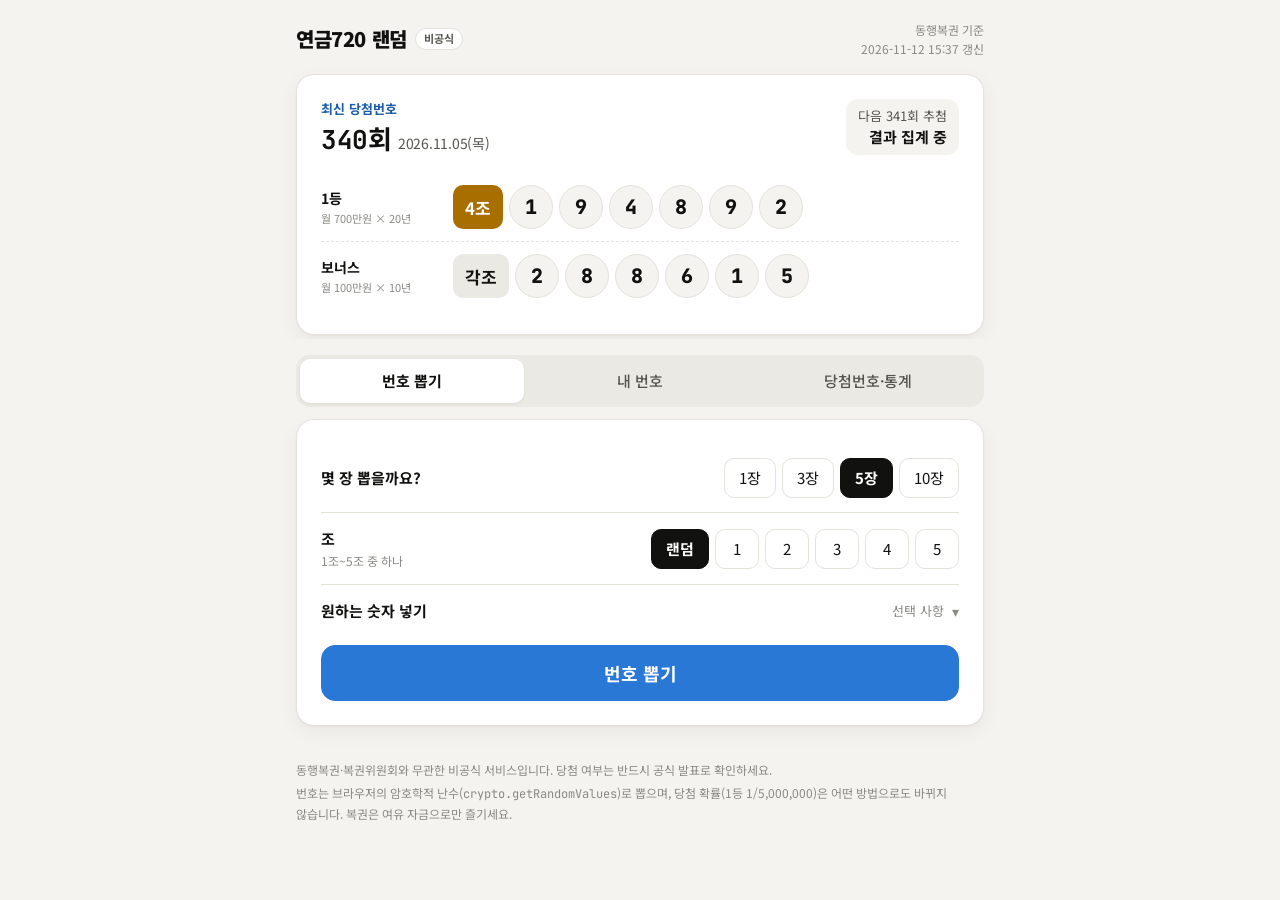
==== commit de5e76ba: "파일 정리: css/, js/, python/ 폴더로 이동하고 경로 수정 - index.html, 백업 html의 css/js 경로 - python 스크립트의 데이터 파일 경로(j" ====
--- a/index_pension_only_backup.html
+++ b/index_pension_only_backup.html
@@ -364,7 +364,7 @@
   </footer>
 </div>
 <div class="toast" id="toast" role="status"></div>
-<script src="data.js"></script>
+<script src="js/data.js"></script>
 <script>
 (() => {
 "use strict";
